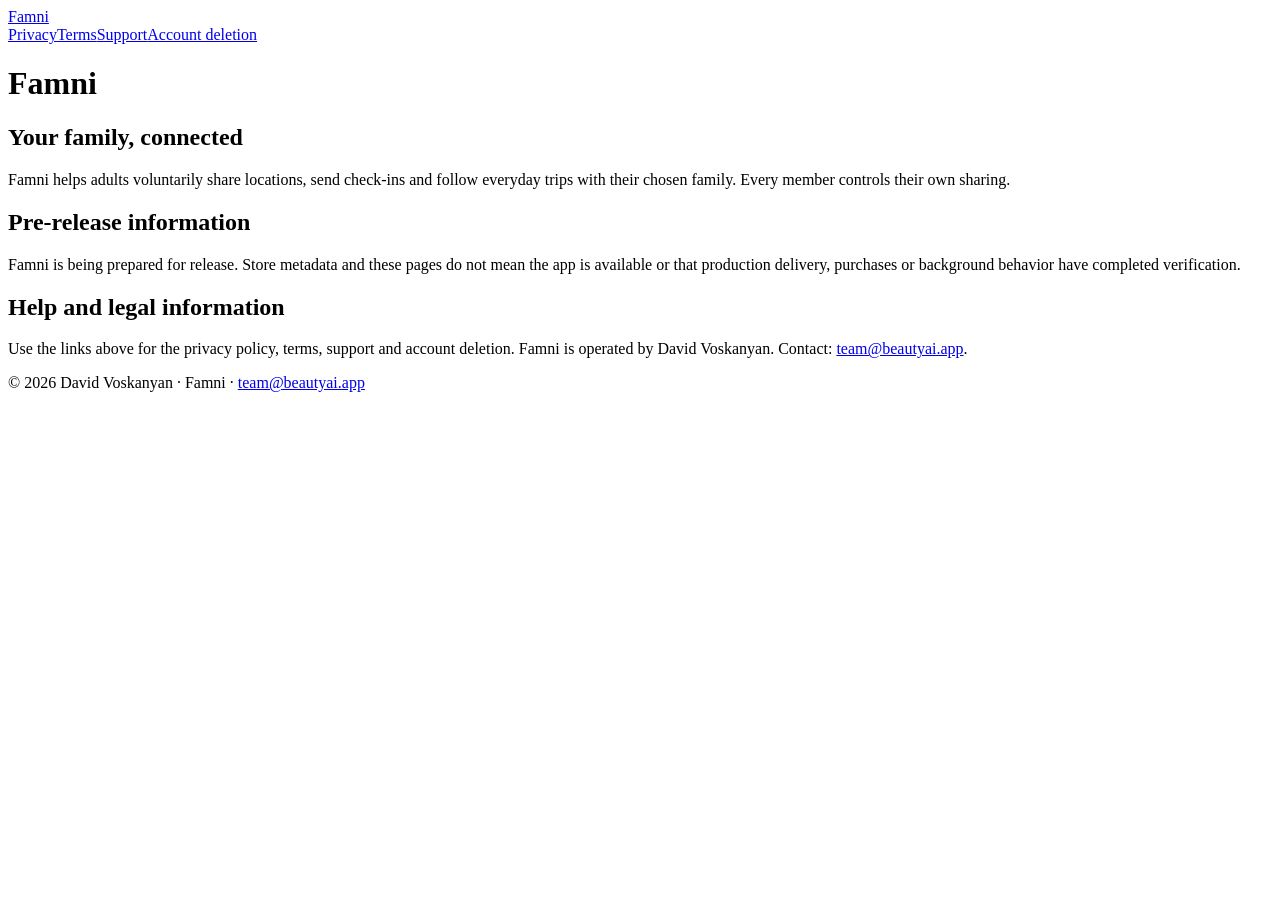
==== index.html @ a73d3860 "Publish Famni index.html" ====
<!doctype html><html lang="en"><head><meta charset="utf-8"><meta name="viewport" content="width=device-width, initial-scale=1"><title>Famni — Famni</title><meta name="description" content="Famni Famni. Voluntary family location sharing. Contact team@beautyai.app."><link rel="stylesheet" href="styles.css"></head><body><header><a class="brand" href="index.html">Famni</a><nav aria-label="Legal and support"><a href="privacy.html">Privacy</a><a href="terms.html">Terms</a><a href="support.html">Support</a><a href="deletion.html">Account deletion</a></nav></header><main><h1>Famni</h1><section><h2>Your family, connected</h2><p>Famni helps adults voluntarily share locations, send check-ins and follow everyday trips with their chosen family. Every member controls their own sharing.</p></section><section><h2>Pre-release information</h2><p>Famni is being prepared for release. Store metadata and these pages do not mean the app is available or that production delivery, purchases or background behavior have completed verification.</p></section><section><h2>Help and legal information</h2><p>Use the links above for the privacy policy, terms, support and account deletion. Famni is operated by David Voskanyan. Contact: <a href="mailto:team@beautyai.app">team@beautyai.app</a>.</p></section></main><footer>© 2026 David Voskanyan · Famni · <a href="mailto:team@beautyai.app">team@beautyai.app</a></footer></body></html>
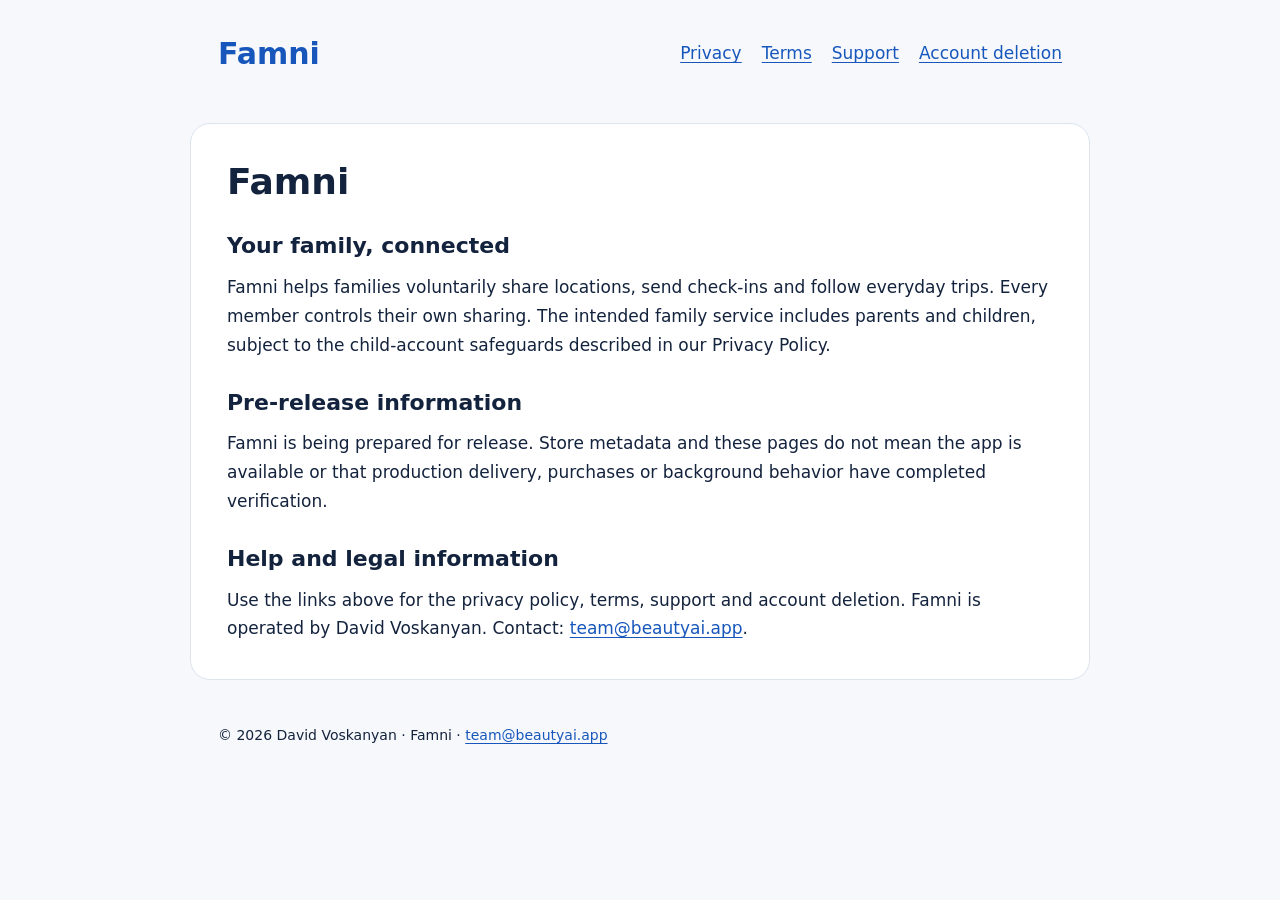
==== commit c9bcd60a: "Correct Famni family audience and child-account readiness disclosure" ====
--- a/index.html
+++ b/index.html
@@ -1 +1 @@
-<!doctype html><html lang="en"><head><meta charset="utf-8"><meta name="viewport" content="width=device-width, initial-scale=1"><title>Famni — Famni</title><meta name="description" content="Famni Famni. Voluntary family location sharing. Contact team@beautyai.app."><link rel="stylesheet" href="styles.css"></head><body><header><a class="brand" href="index.html">Famni</a><nav aria-label="Legal and support"><a href="privacy.html">Privacy</a><a href="terms.html">Terms</a><a href="support.html">Support</a><a href="deletion.html">Account deletion</a></nav></header><main><h1>Famni</h1><section><h2>Your family, connected</h2><p>Famni helps adults voluntarily share locations, send check-ins and follow everyday trips with their chosen family. Every member controls their own sharing.</p></section><section><h2>Pre-release information</h2><p>Famni is being prepared for release. Store metadata and these pages do not mean the app is available or that production delivery, purchases or background behavior have completed verification.</p></section><section><h2>Help and legal information</h2><p>Use the links above for the privacy policy, terms, support and account deletion. Famni is operated by David Voskanyan. Contact: <a href="mailto:team@beautyai.app">team@beautyai.app</a>.</p></section></main><footer>© 2026 David Voskanyan · Famni · <a href="mailto:team@beautyai.app">team@beautyai.app</a></footer></body></html>
+<!doctype html><html lang="en"><head><meta charset="utf-8"><meta name="viewport" content="width=device-width, initial-scale=1"><title>Famni — Famni</title><meta name="description" content="Famni Famni. Voluntary family location sharing. Contact team@beautyai.app."><link rel="stylesheet" href="styles.css"></head><body><header><a class="brand" href="index.html">Famni</a><nav aria-label="Legal and support"><a href="privacy.html">Privacy</a><a href="terms.html">Terms</a><a href="support.html">Support</a><a href="deletion.html">Account deletion</a></nav></header><main><h1>Famni</h1><section><h2>Your family, connected</h2><p>Famni helps families voluntarily share locations, send check-ins and follow everyday trips. Every member controls their own sharing. The intended family service includes parents and children, subject to the child-account safeguards described in our Privacy Policy.</p></section><section><h2>Pre-release information</h2><p>Famni is being prepared for release. Store metadata and these pages do not mean the app is available or that production delivery, purchases or background behavior have completed verification.</p></section><section><h2>Help and legal information</h2><p>Use the links above for the privacy policy, terms, support and account deletion. Famni is operated by David Voskanyan. Contact: <a href="mailto:team@beautyai.app">team@beautyai.app</a>.</p></section></main><footer>© 2026 David Voskanyan · Famni · <a href="mailto:team@beautyai.app">team@beautyai.app</a></footer></body></html>
--- a/styles.css
+++ b/styles.css
@@ -0,0 +1 @@
+*{box-sizing:border-box}body{margin:0;background:#f6f8fc;color:#14233d;font:17px/1.7 system-ui,-apple-system,sans-serif}header,main,footer{max-width:900px;margin:auto;padding:28px}header{display:flex;align-items:center;justify-content:space-between;gap:20px;flex-wrap:wrap}.brand{font-size:30px;font-weight:800;text-decoration:none}nav{display:flex;gap:20px;flex-wrap:wrap}a{color:#1757bc;text-underline-offset:3px}main{background:white;border:1px solid #dce4ef;border-radius:20px;margin:16px auto;padding:36px}h1{font-size:36px;line-height:1.2;margin:0 0 28px}h2{font-size:22px;line-height:1.35;margin:28px 0 12px}p{margin:0}footer{font-size:14px}@media(max-width:600px){header,footer{padding:20px}main{border-radius:0;padding:24px;margin:0}h1{font-size:30px}nav{gap:12px}}
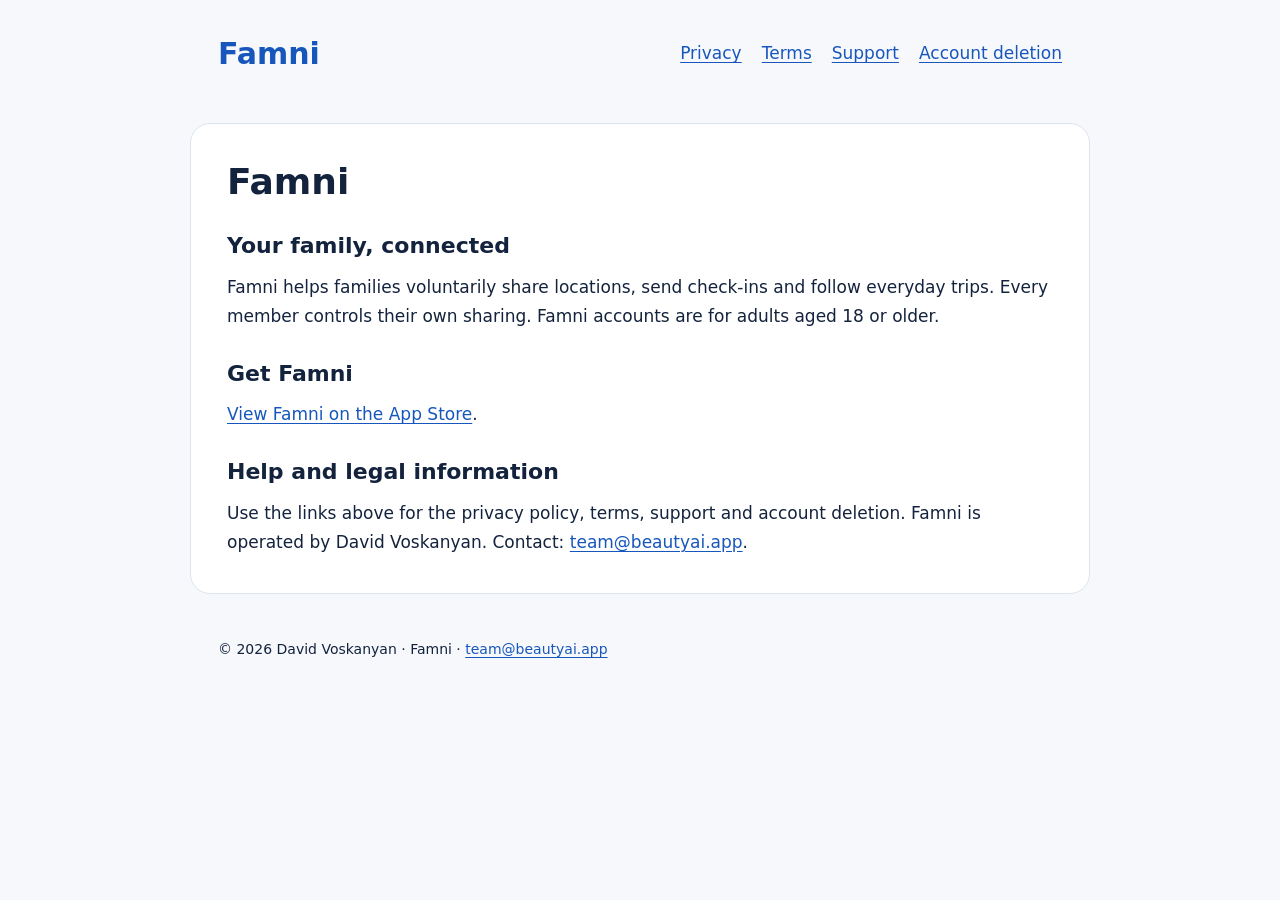
==== commit c842ac56: "Align Famni web terms with adult account eligibility" ====
--- a/index.html
+++ b/index.html
@@ -1 +1 @@
-<!doctype html><html lang="en"><head><meta charset="utf-8"><meta name="viewport" content="width=device-width, initial-scale=1"><title>Famni — Famni</title><meta name="description" content="Famni Famni. Voluntary family location sharing. Contact team@beautyai.app."><link rel="stylesheet" href="styles.css"></head><body><header><a class="brand" href="index.html">Famni</a><nav aria-label="Legal and support"><a href="privacy.html">Privacy</a><a href="terms.html">Terms</a><a href="support.html">Support</a><a href="deletion.html">Account deletion</a></nav></header><main><h1>Famni</h1><section><h2>Your family, connected</h2><p>Famni helps families voluntarily share locations, send check-ins and follow everyday trips. Every member controls their own sharing. The intended family service includes parents and children, subject to the child-account safeguards described in our Privacy Policy.</p></section><section><h2>Pre-release information</h2><p>Famni is being prepared for release. Store metadata and these pages do not mean the app is available or that production delivery, purchases or background behavior have completed verification.</p></section><section><h2>Help and legal information</h2><p>Use the links above for the privacy policy, terms, support and account deletion. Famni is operated by David Voskanyan. Contact: <a href="mailto:team@beautyai.app">team@beautyai.app</a>.</p></section></main><footer>© 2026 David Voskanyan · Famni · <a href="mailto:team@beautyai.app">team@beautyai.app</a></footer></body></html>
+<!doctype html><html lang="en"><head><meta charset="utf-8"><meta name="viewport" content="width=device-width, initial-scale=1"><title>Famni — Famni</title><meta name="description" content="Famni Famni. Voluntary family location sharing. Contact team@beautyai.app."><link rel="stylesheet" href="styles.css"></head><body><header><a class="brand" href="index.html">Famni</a><nav aria-label="Legal and support"><a href="privacy.html">Privacy</a><a href="terms.html">Terms</a><a href="support.html">Support</a><a href="deletion.html">Account deletion</a></nav></header><main><h1>Famni</h1><section><h2>Your family, connected</h2><p>Famni helps families voluntarily share locations, send check-ins and follow everyday trips. Every member controls their own sharing. Famni accounts are for adults aged 18 or older.</p></section><section><h2>Get Famni</h2><p><a href="https://apps.apple.com/app/id6817874879">View Famni on the App Store</a>.</p></section><section><h2>Help and legal information</h2><p>Use the links above for the privacy policy, terms, support and account deletion. Famni is operated by David Voskanyan. Contact: <a href="mailto:team@beautyai.app">team@beautyai.app</a>.</p></section></main><footer>© 2026 David Voskanyan · Famni · <a href="mailto:team@beautyai.app">team@beautyai.app</a></footer></body></html>
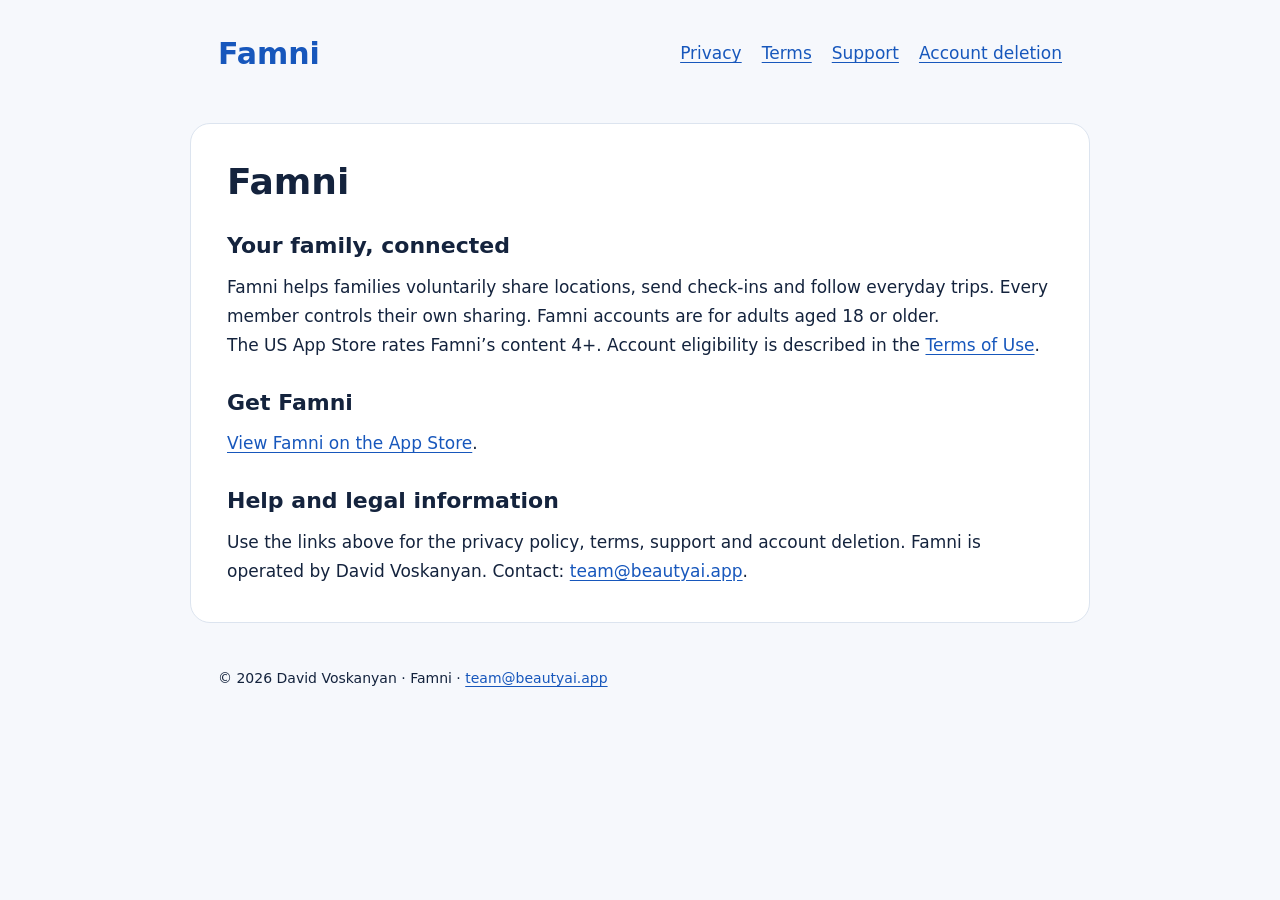
==== commit e36e4d05: "Clarify Famni content rating and account eligibility" ====
--- a/index.html
+++ b/index.html
@@ -1 +1 @@
-<!doctype html><html lang="en"><head><meta charset="utf-8"><meta name="viewport" content="width=device-width, initial-scale=1"><title>Famni — Famni</title><meta name="description" content="Famni Famni. Voluntary family location sharing. Contact team@beautyai.app."><link rel="stylesheet" href="styles.css"></head><body><header><a class="brand" href="index.html">Famni</a><nav aria-label="Legal and support"><a href="privacy.html">Privacy</a><a href="terms.html">Terms</a><a href="support.html">Support</a><a href="deletion.html">Account deletion</a></nav></header><main><h1>Famni</h1><section><h2>Your family, connected</h2><p>Famni helps families voluntarily share locations, send check-ins and follow everyday trips. Every member controls their own sharing. Famni accounts are for adults aged 18 or older.</p></section><section><h2>Get Famni</h2><p><a href="https://apps.apple.com/app/id6817874879">View Famni on the App Store</a>.</p></section><section><h2>Help and legal information</h2><p>Use the links above for the privacy policy, terms, support and account deletion. Famni is operated by David Voskanyan. Contact: <a href="mailto:team@beautyai.app">team@beautyai.app</a>.</p></section></main><footer>© 2026 David Voskanyan · Famni · <a href="mailto:team@beautyai.app">team@beautyai.app</a></footer></body></html>
+<!doctype html><html lang="en"><head><meta charset="utf-8"><meta name="viewport" content="width=device-width, initial-scale=1"><title>Famni — Famni</title><meta name="description" content="Famni Famni. Voluntary family location sharing. Contact team@beautyai.app."><link rel="stylesheet" href="styles.css"></head><body><header><a class="brand" href="index.html">Famni</a><nav aria-label="Legal and support"><a href="privacy.html">Privacy</a><a href="terms.html">Terms</a><a href="support.html">Support</a><a href="deletion.html">Account deletion</a></nav></header><main><h1>Famni</h1><section><h2>Your family, connected</h2><p>Famni helps families voluntarily share locations, send check-ins and follow everyday trips. Every member controls their own sharing. Famni accounts are for adults aged 18 or older.</p><p>The US App Store rates Famni’s content 4+. Account eligibility is described in the <a href="terms.html">Terms of Use</a>.</p></section><section><h2>Get Famni</h2><p><a href="https://apps.apple.com/app/id6817874879">View Famni on the App Store</a>.</p></section><section><h2>Help and legal information</h2><p>Use the links above for the privacy policy, terms, support and account deletion. Famni is operated by David Voskanyan. Contact: <a href="mailto:team@beautyai.app">team@beautyai.app</a>.</p></section></main><footer>© 2026 David Voskanyan · Famni · <a href="mailto:team@beautyai.app">team@beautyai.app</a></footer></body></html>
